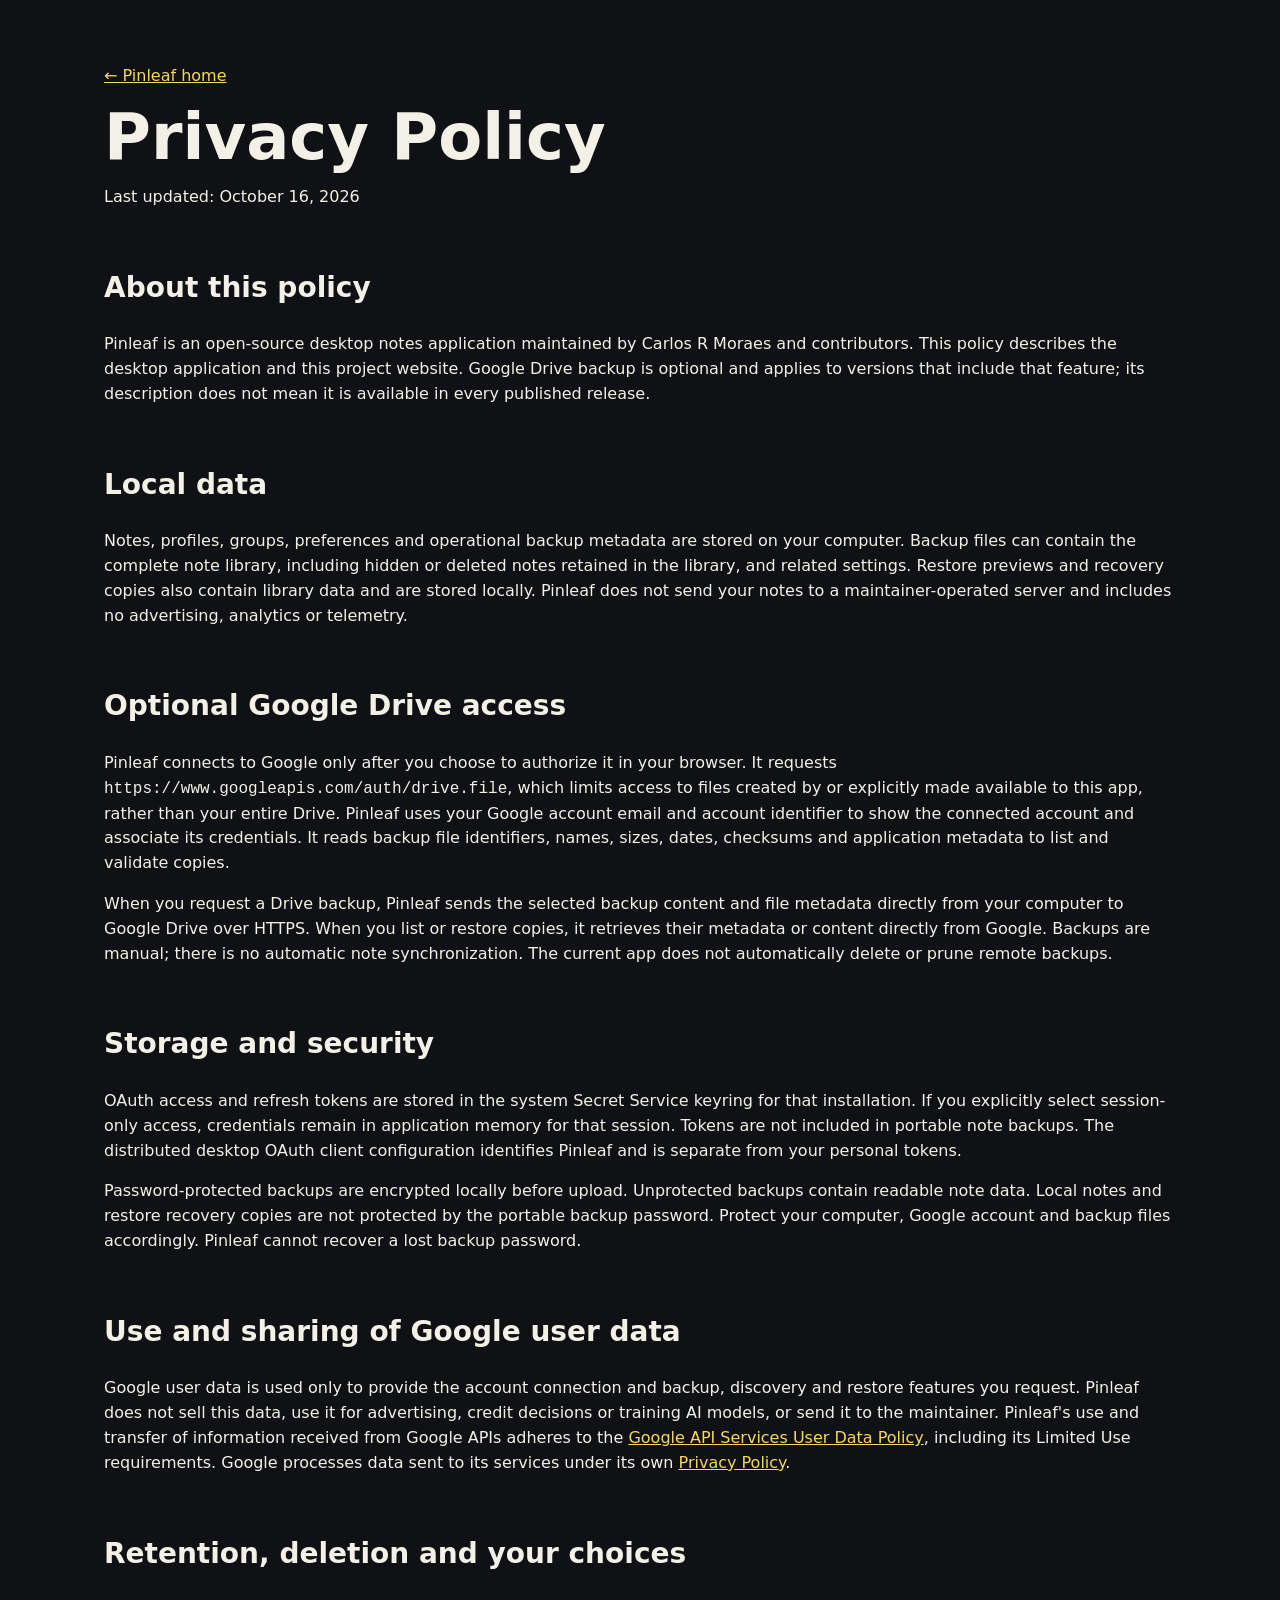
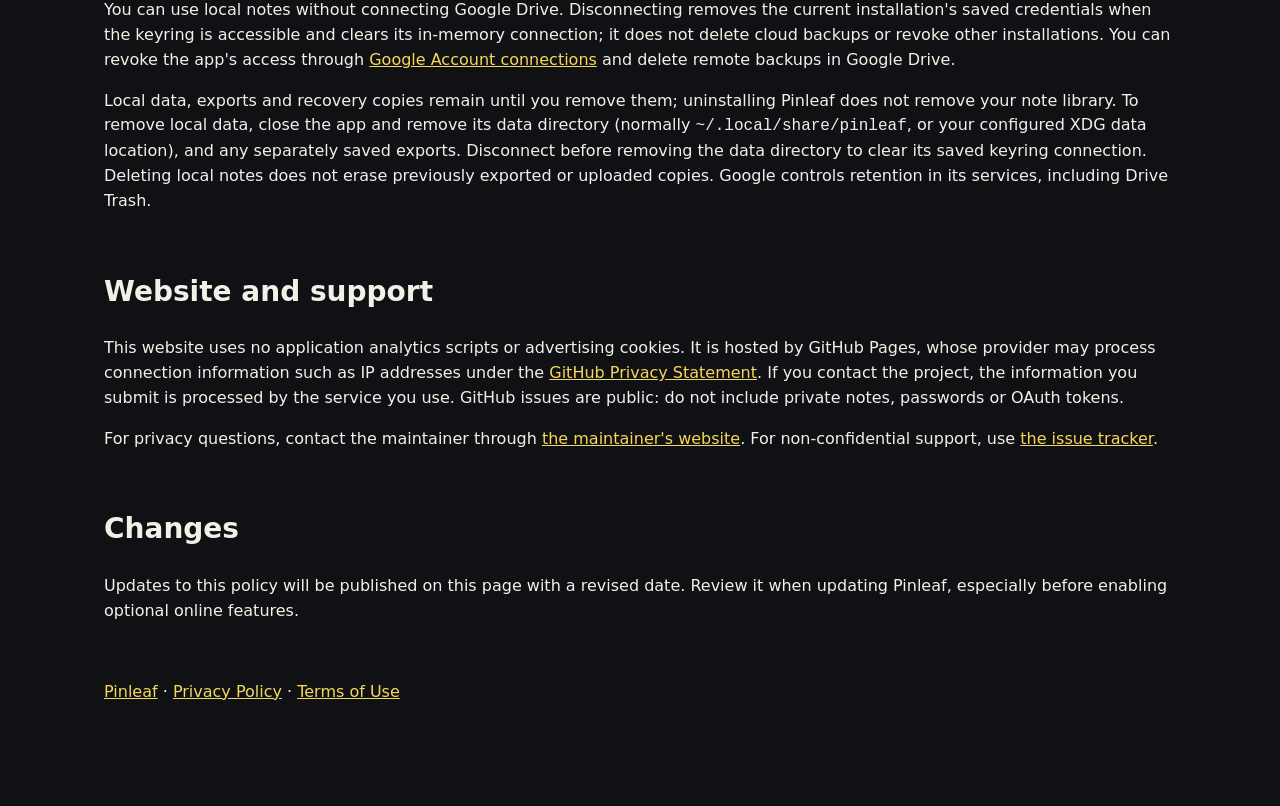
==== docs/site/privacy.html @ 5f8536eb "Add privacy policy and terms for Drive integration" ====
<!doctype html>
<html lang="en">
  <head>
    <meta charset="utf-8">
    <meta name="viewport" content="width=device-width, initial-scale=1">
    <title>Privacy Policy — Pinleaf</title>
    <meta name="description" content="Pinleaf privacy policy for local notes and optional Google Drive backups.">
    <link rel="stylesheet" href="styles.css">
  </head>
  <body>
    <main>
      <section><p><a href="index.html">← Pinleaf home</a></p><h1>Privacy Policy</h1><p>Last updated: October 16, 2026</p></section>

<section><h2>About this policy</h2><p>Pinleaf is an open-source desktop notes application maintained by Carlos R Moraes and contributors. This policy describes the desktop application and this project website. Google Drive backup is optional and applies to versions that include that feature; its description does not mean it is available in every published release.</p></section>
<section><h2>Local data</h2><p>Notes, profiles, groups, preferences and operational backup metadata are stored on your computer. Backup files can contain the complete note library, including hidden or deleted notes retained in the library, and related settings. Restore previews and recovery copies also contain library data and are stored locally. Pinleaf does not send your notes to a maintainer-operated server and includes no advertising, analytics or telemetry.</p></section>
<section><h2>Optional Google Drive access</h2><p>Pinleaf connects to Google only after you choose to authorize it in your browser. It requests <code>https://www.googleapis.com/auth/drive.file</code>, which limits access to files created by or explicitly made available to this app, rather than your entire Drive. Pinleaf uses your Google account email and account identifier to show the connected account and associate its credentials. It reads backup file identifiers, names, sizes, dates, checksums and application metadata to list and validate copies.</p><p>When you request a Drive backup, Pinleaf sends the selected backup content and file metadata directly from your computer to Google Drive over HTTPS. When you list or restore copies, it retrieves their metadata or content directly from Google. Backups are manual; there is no automatic note synchronization. The current app does not automatically delete or prune remote backups.</p></section>
<section><h2>Storage and security</h2><p>OAuth access and refresh tokens are stored in the system Secret Service keyring for that installation. If you explicitly select session-only access, credentials remain in application memory for that session. Tokens are not included in portable note backups. The distributed desktop OAuth client configuration identifies Pinleaf and is separate from your personal tokens.</p><p>Password-protected backups are encrypted locally before upload. Unprotected backups contain readable note data. Local notes and restore recovery copies are not protected by the portable backup password. Protect your computer, Google account and backup files accordingly. Pinleaf cannot recover a lost backup password.</p></section>
<section><h2>Use and sharing of Google user data</h2><p>Google user data is used only to provide the account connection and backup, discovery and restore features you request. Pinleaf does not sell this data, use it for advertising, credit decisions or training AI models, or send it to the maintainer. Pinleaf's use and transfer of information received from Google APIs adheres to the <a href="https://developers.google.com/terms/api-services-user-data-policy">Google API Services User Data Policy</a>, including its Limited Use requirements. Google processes data sent to its services under its own <a href="https://policies.google.com/privacy">Privacy Policy</a>.</p></section>
<section><h2>Retention, deletion and your choices</h2><p>You can use local notes without connecting Google Drive. Disconnecting removes the current installation's saved credentials when the keyring is accessible and clears its in-memory connection; it does not delete cloud backups or revoke other installations. You can revoke the app's access through <a href="https://myaccount.google.com/connections">Google Account connections</a> and delete remote backups in Google Drive.</p><p>Local data, exports and recovery copies remain until you remove them; uninstalling Pinleaf does not remove your note library. To remove local data, close the app and remove its data directory (normally <code>~/.local/share/pinleaf</code>, or your configured XDG data location), and any separately saved exports. Disconnect before removing the data directory to clear its saved keyring connection. Deleting local notes does not erase previously exported or uploaded copies. Google controls retention in its services, including Drive Trash.</p></section>
<section><h2>Website and support</h2><p>This website uses no application analytics scripts or advertising cookies. It is hosted by GitHub Pages, whose provider may process connection information such as IP addresses under the <a href="https://docs.github.com/en/site-policy/privacy-policies/github-general-privacy-statement">GitHub Privacy Statement</a>. If you contact the project, the information you submit is processed by the service you use. GitHub issues are public: do not include private notes, passwords or OAuth tokens.</p><p>For privacy questions, contact the maintainer through <a href="https://about.robmoraes.dev.br">the maintainer's website</a>. For non-confidential support, use <a href="https://github.com/robmoraes/pinleaf/issues">the issue tracker</a>.</p></section>
<section><h2>Changes</h2><p>Updates to this policy will be published on this page with a revised date. Review it when updating Pinleaf, especially before enabling optional online features.</p></section>

      <section aria-label="Project links"><p><a href="index.html">Pinleaf</a> · <a href="privacy.html">Privacy Policy</a> · <a href="terms.html">Terms of Use</a></p></section>
    </main>
  </body>
</html>
---- docs/site/styles.css ----
:root {
  color-scheme: dark;
  --bg: #101114;
  --panel: #1d1f25;
  --text: #f3f0e8;
  --muted: #b8b2a6;
  --accent: #f5d85b;
  --line: #343842;
}

* {
  box-sizing: border-box;
}

body {
  margin: 0;
  background: var(--bg);
  color: var(--text);
  font-family: Ubuntu, system-ui, sans-serif;
  line-height: 1.55;
}

a {
  color: var(--accent);
}

.hero {
  display: grid;
  grid-template-columns: minmax(280px, 0.95fr) minmax(320px, 1.4fr);
  gap: 32px;
  align-items: center;
  min-height: 92vh;
  padding: 48px;
  border-bottom: 1px solid var(--line);
}

.hero img,
.gallery img {
  display: block;
  width: 100%;
  border-radius: 8px;
  border: 1px solid var(--line);
}

.eyebrow {
  color: var(--accent);
  font-weight: 700;
  text-transform: uppercase;
  letter-spacing: 0;
}

h1 {
  margin: 0;
  font-size: 64px;
  line-height: 1;
}

h2 {
  margin-top: 0;
  font-size: 28px;
}

.lead {
  max-width: 620px;
  color: var(--muted);
  font-size: 20px;
}

.actions {
  display: flex;
  flex-wrap: wrap;
  gap: 12px;
  margin-top: 24px;
}

.actions a {
  padding: 10px 14px;
  border: 1px solid var(--line);
  border-radius: 6px;
  background: var(--panel);
  text-decoration: none;
}

main {
  max-width: 1120px;
  margin: 0 auto;
  padding: 48px 24px;
}

section {
  margin-bottom: 56px;
}

.features {
  display: grid;
  grid-template-columns: repeat(auto-fit, minmax(min(100%, 240px), 1fr));
  gap: 12px;
  padding-left: 20px;
}

.gallery {
  display: grid;
  grid-template-columns: repeat(auto-fit, minmax(240px, 1fr));
  gap: 18px;
}

.release-highlights {
  padding: 24px;
  border: 1px solid var(--line);
  border-left: 4px solid var(--accent);
  border-radius: 8px;
}

.release-gallery {
  grid-template-columns: repeat(auto-fit, minmax(min(100%, 280px), 1fr));
}

.release-gallery img {
  height: auto;
}

figure {
  margin: 0;
  padding: 12px;
  background: var(--panel);
  border: 1px solid var(--line);
  border-radius: 8px;
}

figcaption {
  margin-top: 10px;
  color: var(--muted);
}

pre {
  overflow-x: auto;
  padding: 16px;
  background: #090a0d;
  border: 1px solid var(--line);
  border-radius: 8px;
}

code {
  font-family: "Ubuntu Mono", monospace;
}

@media (max-width: 840px) {
  .hero {
    grid-template-columns: 1fr;
    min-height: auto;
    padding: 32px 20px;
  }

  h1 {
    font-size: 48px;
  }
}
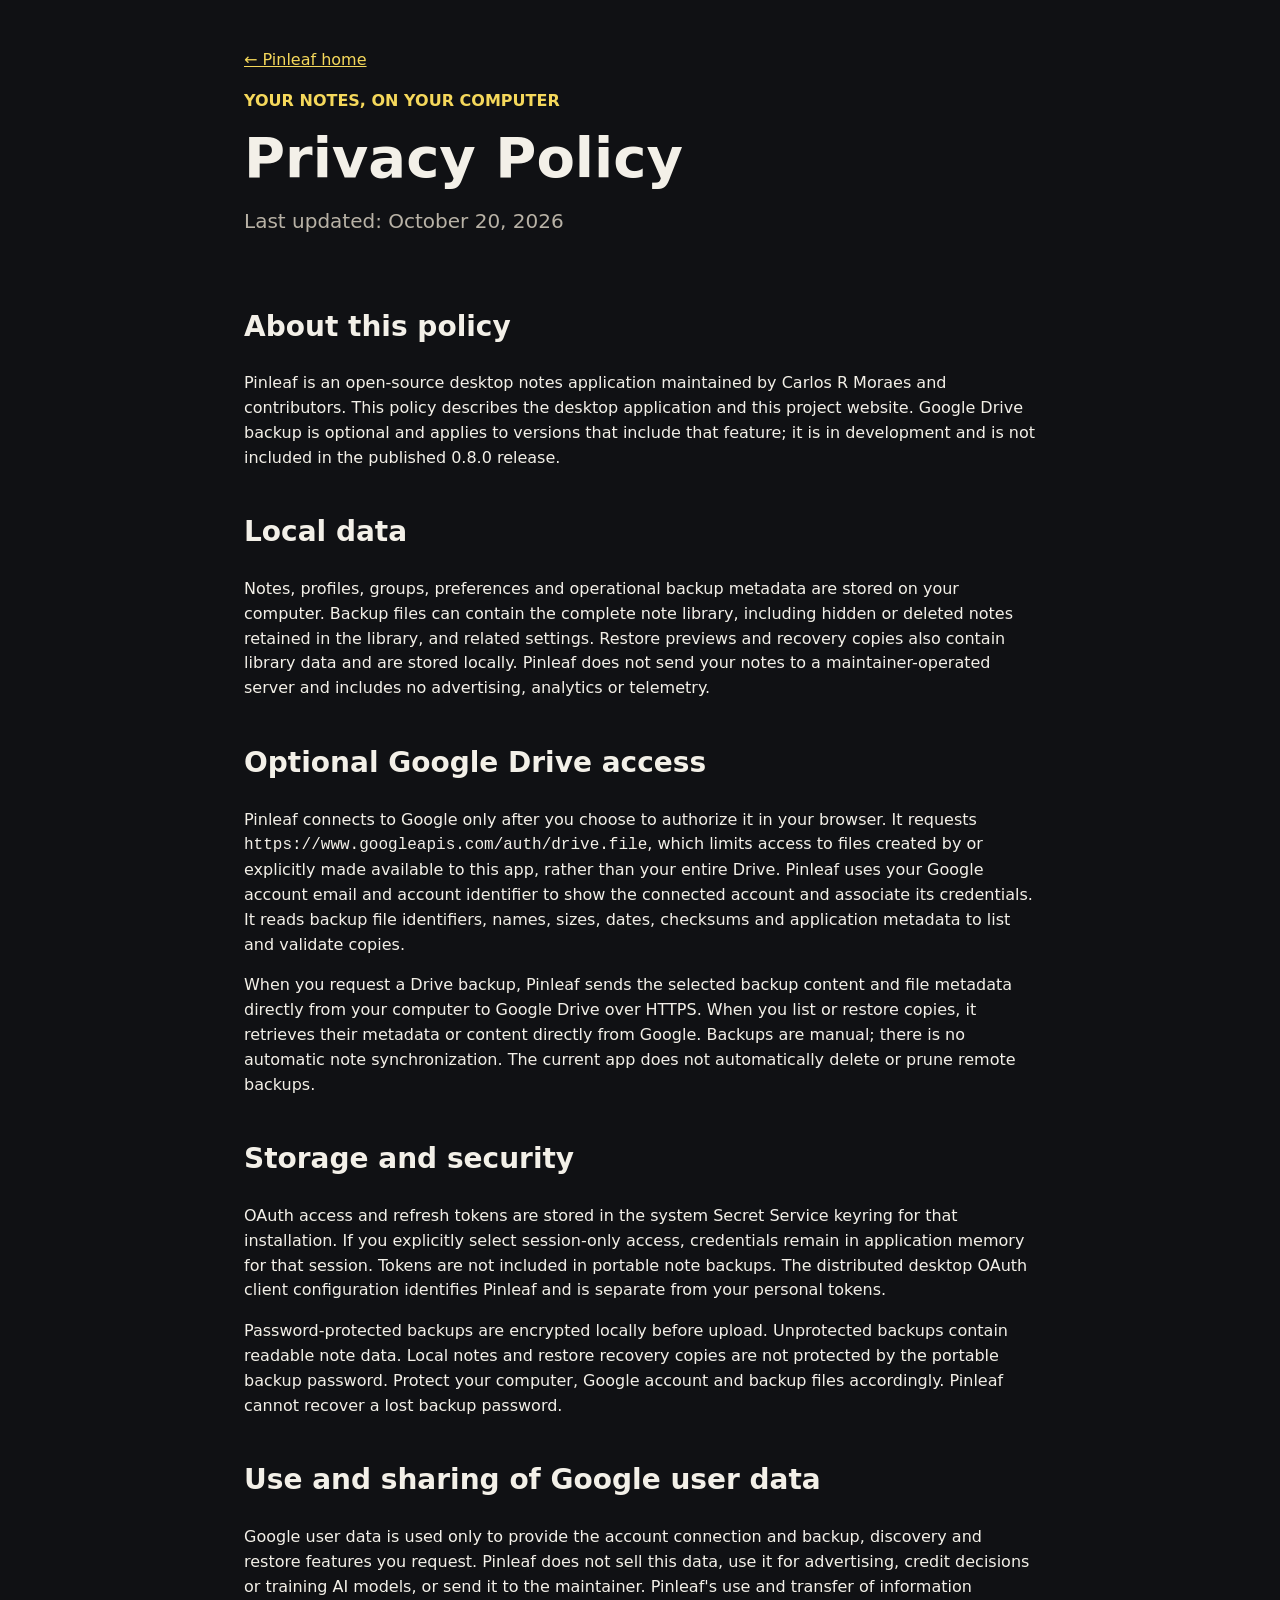
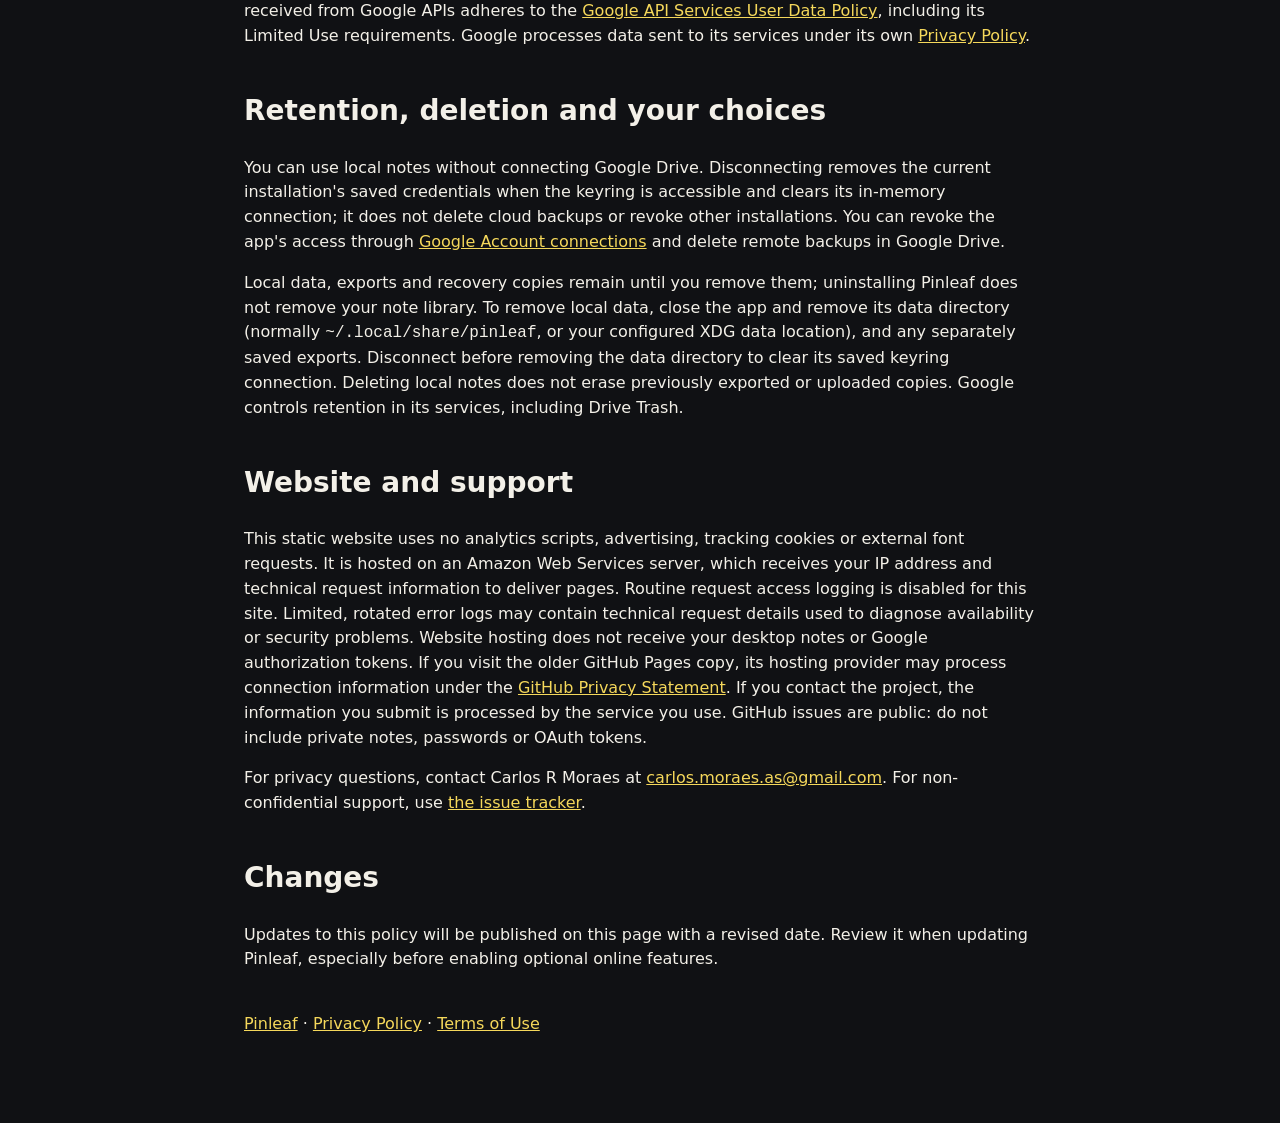
==== commit 8b4c29d1: "Update public website and exclude local deployment" ====
--- a/docs/site/privacy.html
+++ b/docs/site/privacy.html
@@ -5,19 +5,25 @@
     <meta name="viewport" content="width=device-width, initial-scale=1">
     <title>Privacy Policy — Pinleaf</title>
     <meta name="description" content="Pinleaf privacy policy for local notes and optional Google Drive backups.">
+    <link rel="canonical" href="https://pinleaf.dslab.dev.br/privacy.html">
     <link rel="stylesheet" href="styles.css">
   </head>
   <body>
-    <main>
-      <section><p><a href="index.html">← Pinleaf home</a></p><h1>Privacy Policy</h1><p>Last updated: October 16, 2026</p></section>
+    <header class="policy-header">
+      <a href="./">← Pinleaf home</a>
+      <p class="eyebrow">Your notes, on your computer</p>
+      <h1>Privacy Policy</h1>
+      <p class="lead">Last updated: October 20, 2026</p>
+    </header>
+    <main class="policy">
 
-<section><h2>About this policy</h2><p>Pinleaf is an open-source desktop notes application maintained by Carlos R Moraes and contributors. This policy describes the desktop application and this project website. Google Drive backup is optional and applies to versions that include that feature; its description does not mean it is available in every published release.</p></section>
+<section><h2>About this policy</h2><p>Pinleaf is an open-source desktop notes application maintained by Carlos R Moraes and contributors. This policy describes the desktop application and this project website. Google Drive backup is optional and applies to versions that include that feature; it is in development and is not included in the published 0.8.0 release.</p></section>
 <section><h2>Local data</h2><p>Notes, profiles, groups, preferences and operational backup metadata are stored on your computer. Backup files can contain the complete note library, including hidden or deleted notes retained in the library, and related settings. Restore previews and recovery copies also contain library data and are stored locally. Pinleaf does not send your notes to a maintainer-operated server and includes no advertising, analytics or telemetry.</p></section>
-<section><h2>Optional Google Drive access</h2><p>Pinleaf connects to Google only after you choose to authorize it in your browser. It requests <code>https://www.googleapis.com/auth/drive.file</code>, which limits access to files created by or explicitly made available to this app, rather than your entire Drive. Pinleaf uses your Google account email and account identifier to show the connected account and associate its credentials. It reads backup file identifiers, names, sizes, dates, checksums and application metadata to list and validate copies.</p><p>When you request a Drive backup, Pinleaf sends the selected backup content and file metadata directly from your computer to Google Drive over HTTPS. When you list or restore copies, it retrieves their metadata or content directly from Google. Backups are manual; there is no automatic note synchronization. The current app does not automatically delete or prune remote backups.</p></section>
+<section id="google-drive"><h2>Optional Google Drive access</h2><p>Pinleaf connects to Google only after you choose to authorize it in your browser. It requests <code>https://www.googleapis.com/auth/drive.file</code>, which limits access to files created by or explicitly made available to this app, rather than your entire Drive. Pinleaf uses your Google account email and account identifier to show the connected account and associate its credentials. It reads backup file identifiers, names, sizes, dates, checksums and application metadata to list and validate copies.</p><p>When you request a Drive backup, Pinleaf sends the selected backup content and file metadata directly from your computer to Google Drive over HTTPS. When you list or restore copies, it retrieves their metadata or content directly from Google. Backups are manual; there is no automatic note synchronization. The current app does not automatically delete or prune remote backups.</p></section>
 <section><h2>Storage and security</h2><p>OAuth access and refresh tokens are stored in the system Secret Service keyring for that installation. If you explicitly select session-only access, credentials remain in application memory for that session. Tokens are not included in portable note backups. The distributed desktop OAuth client configuration identifies Pinleaf and is separate from your personal tokens.</p><p>Password-protected backups are encrypted locally before upload. Unprotected backups contain readable note data. Local notes and restore recovery copies are not protected by the portable backup password. Protect your computer, Google account and backup files accordingly. Pinleaf cannot recover a lost backup password.</p></section>
 <section><h2>Use and sharing of Google user data</h2><p>Google user data is used only to provide the account connection and backup, discovery and restore features you request. Pinleaf does not sell this data, use it for advertising, credit decisions or training AI models, or send it to the maintainer. Pinleaf's use and transfer of information received from Google APIs adheres to the <a href="https://developers.google.com/terms/api-services-user-data-policy">Google API Services User Data Policy</a>, including its Limited Use requirements. Google processes data sent to its services under its own <a href="https://policies.google.com/privacy">Privacy Policy</a>.</p></section>
 <section><h2>Retention, deletion and your choices</h2><p>You can use local notes without connecting Google Drive. Disconnecting removes the current installation's saved credentials when the keyring is accessible and clears its in-memory connection; it does not delete cloud backups or revoke other installations. You can revoke the app's access through <a href="https://myaccount.google.com/connections">Google Account connections</a> and delete remote backups in Google Drive.</p><p>Local data, exports and recovery copies remain until you remove them; uninstalling Pinleaf does not remove your note library. To remove local data, close the app and remove its data directory (normally <code>~/.local/share/pinleaf</code>, or your configured XDG data location), and any separately saved exports. Disconnect before removing the data directory to clear its saved keyring connection. Deleting local notes does not erase previously exported or uploaded copies. Google controls retention in its services, including Drive Trash.</p></section>
-<section><h2>Website and support</h2><p>This website uses no application analytics scripts or advertising cookies. It is hosted by GitHub Pages, whose provider may process connection information such as IP addresses under the <a href="https://docs.github.com/en/site-policy/privacy-policies/github-general-privacy-statement">GitHub Privacy Statement</a>. If you contact the project, the information you submit is processed by the service you use. GitHub issues are public: do not include private notes, passwords or OAuth tokens.</p><p>For privacy questions, contact the maintainer through <a href="https://about.robmoraes.dev.br">the maintainer's website</a>. For non-confidential support, use <a href="https://github.com/robmoraes/pinleaf/issues">the issue tracker</a>.</p></section>
+<section><h2>Website and support</h2><p>This static website uses no analytics scripts, advertising, tracking cookies or external font requests. It is hosted on an Amazon Web Services server, which receives your IP address and technical request information to deliver pages. Routine request access logging is disabled for this site. Limited, rotated error logs may contain technical request details used to diagnose availability or security problems. Website hosting does not receive your desktop notes or Google authorization tokens. If you visit the older GitHub Pages copy, its hosting provider may process connection information under the <a href="https://docs.github.com/en/site-policy/privacy-policies/github-general-privacy-statement">GitHub Privacy Statement</a>. If you contact the project, the information you submit is processed by the service you use. GitHub issues are public: do not include private notes, passwords or OAuth tokens.</p><p>For privacy questions, contact Carlos R Moraes at <a href="mailto:carlos.moraes.as@gmail.com">carlos.moraes.as@gmail.com</a>. For non-confidential support, use <a href="https://github.com/robmoraes/pinleaf/issues">the issue tracker</a>.</p></section>
 <section><h2>Changes</h2><p>Updates to this policy will be published on this page with a revised date. Review it when updating Pinleaf, especially before enabling optional online features.</p></section>
 
       <section aria-label="Project links"><p><a href="index.html">Pinleaf</a> · <a href="privacy.html">Privacy Policy</a> · <a href="terms.html">Terms of Use</a></p></section>
--- a/docs/site/styles.css
+++ b/docs/site/styles.css
@@ -144,6 +144,37 @@
   font-family: "Ubuntu Mono", monospace;
 }
 
+.site-footer {
+  padding: 24px;
+  border-top: 1px solid var(--line);
+}
+
+.site-footer nav {
+  display: flex;
+  flex-wrap: wrap;
+  justify-content: center;
+  gap: 12px 24px;
+}
+
+.policy-header {
+  max-width: 840px;
+  margin: 0 auto;
+  padding: 48px 24px 0;
+}
+
+.policy-header h1 {
+  font-size: clamp(36px, 7vw, 56px);
+}
+
+.policy {
+  max-width: 840px;
+  overflow-wrap: anywhere;
+}
+
+.policy section {
+  margin-bottom: 40px;
+}
+
 @media (max-width: 840px) {
   .hero {
     grid-template-columns: 1fr;
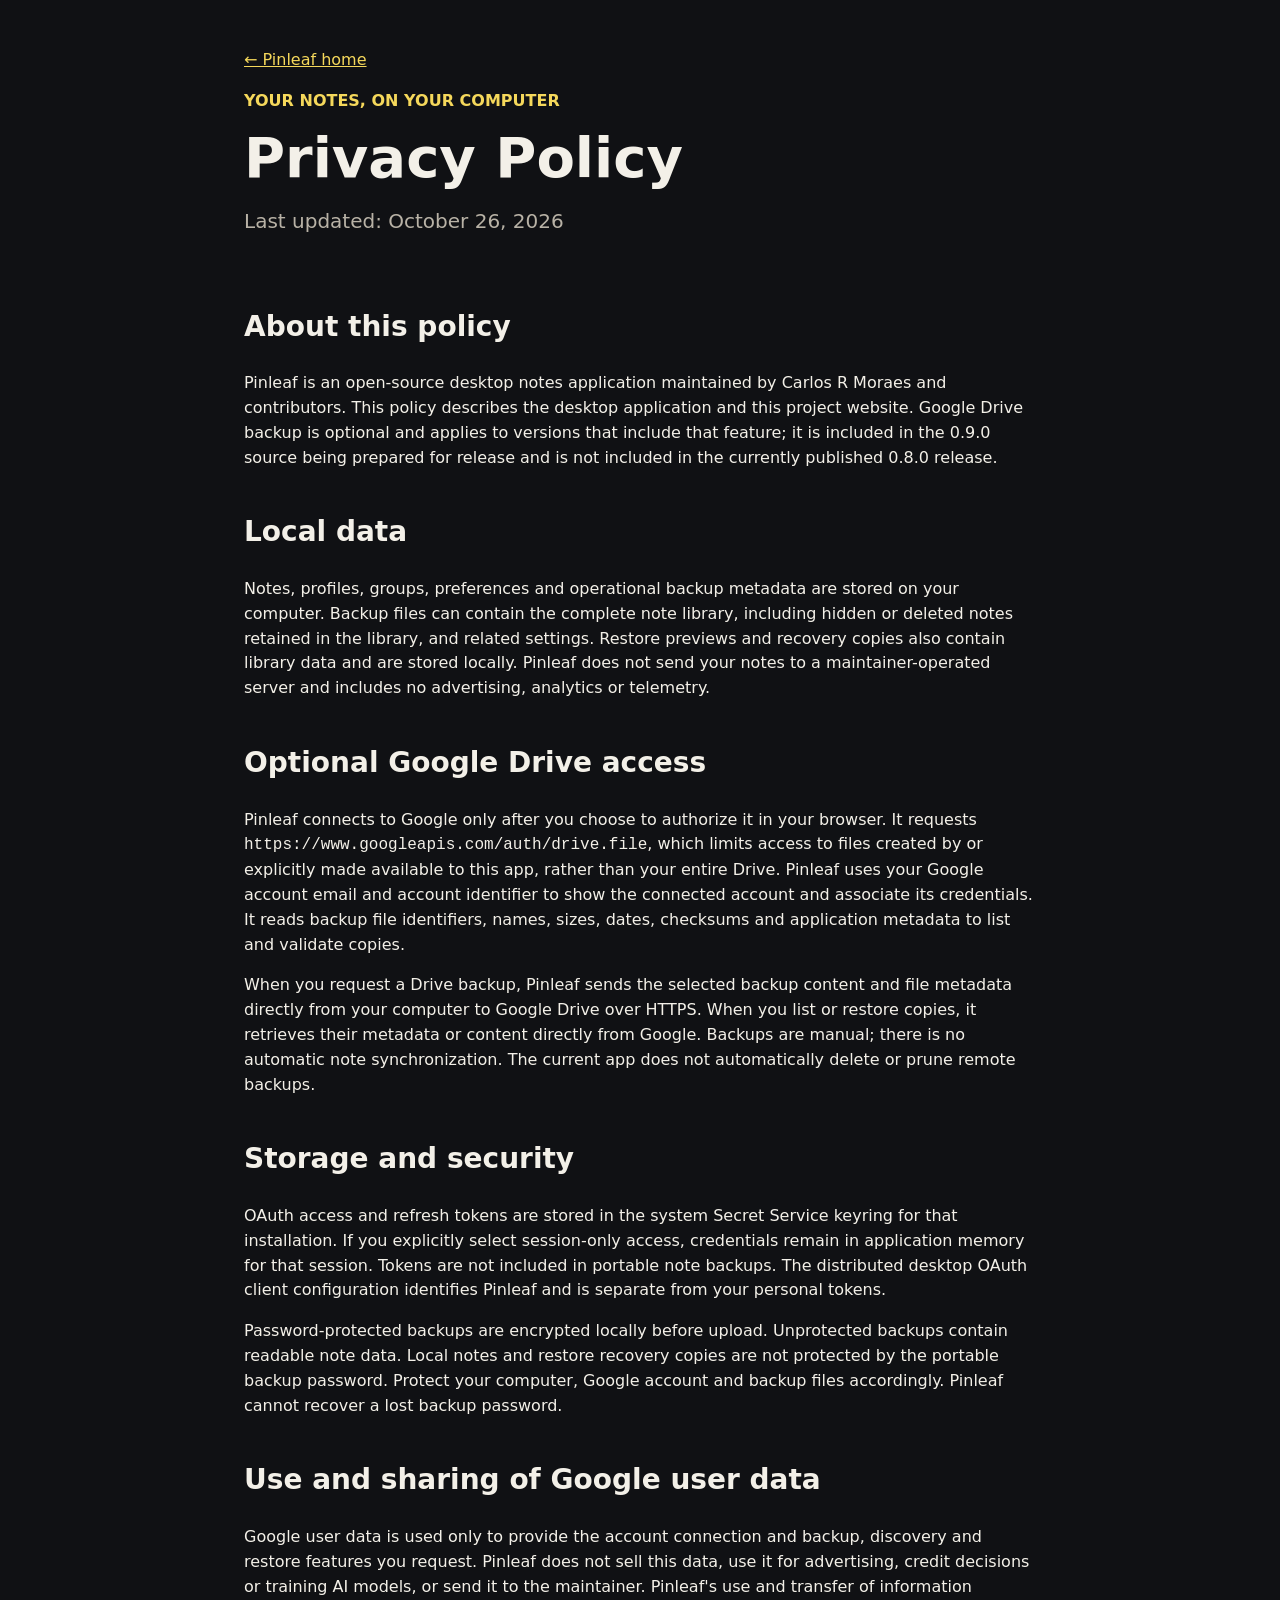
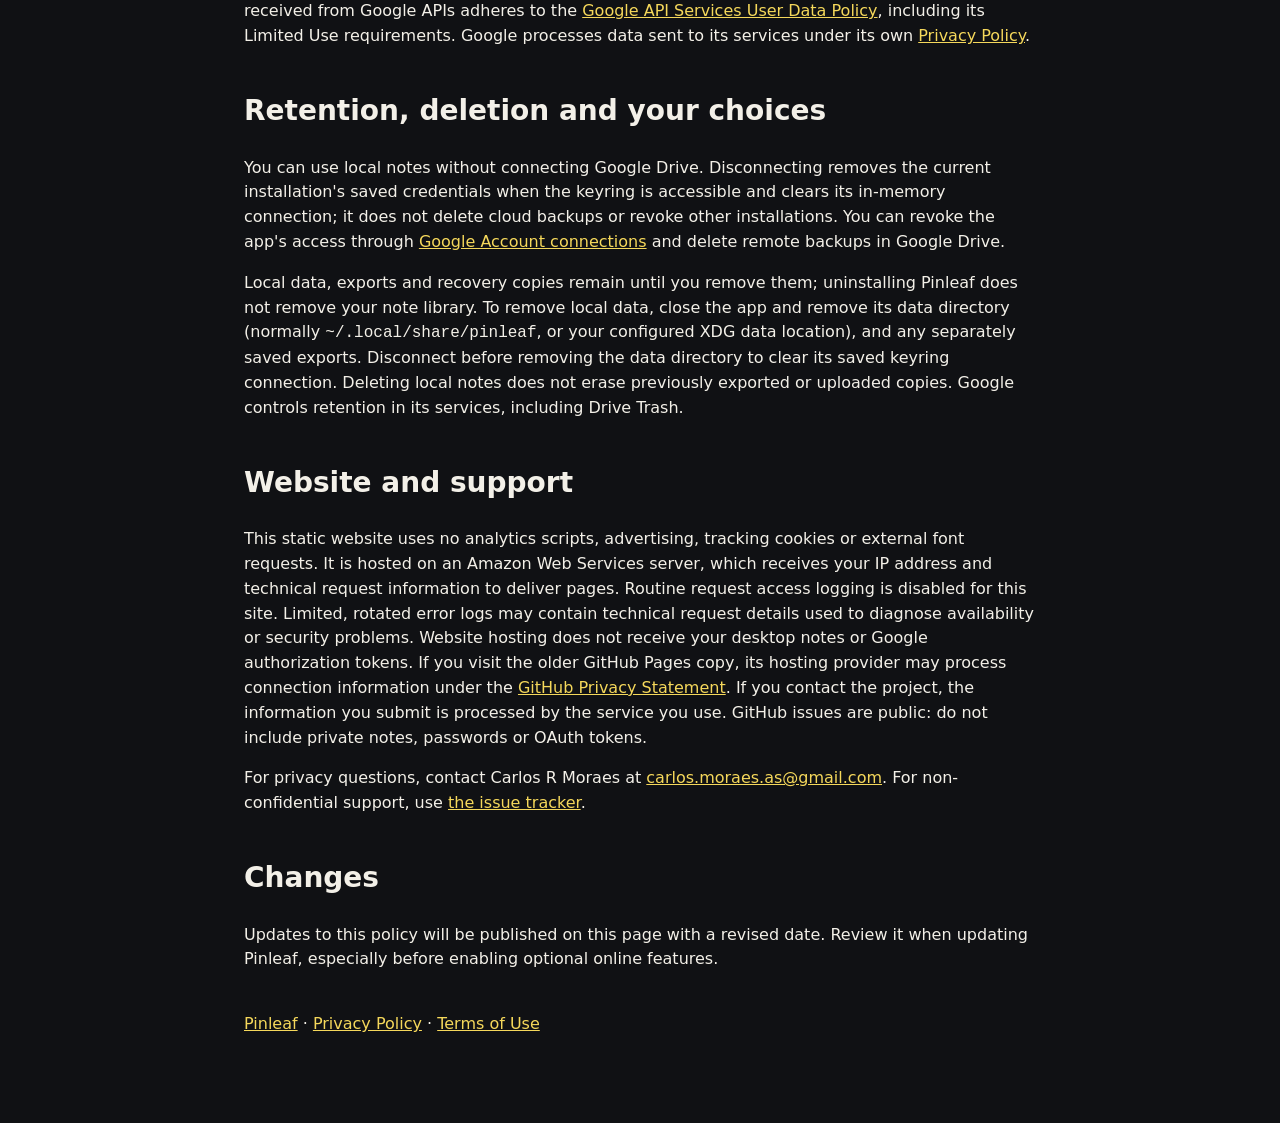
==== commit 11fce727: "Prepare Pinleaf 0.9.0" ====
--- a/docs/site/privacy.html
+++ b/docs/site/privacy.html
@@ -13,20 +13,140 @@
       <a href="./">← Pinleaf home</a>
       <p class="eyebrow">Your notes, on your computer</p>
       <h1>Privacy Policy</h1>
-      <p class="lead">Last updated: October 20, 2026</p>
+      <p class="lead">Last updated: October 26, 2026</p>
     </header>
     <main class="policy">
 
-<section><h2>About this policy</h2><p>Pinleaf is an open-source desktop notes application maintained by Carlos R Moraes and contributors. This policy describes the desktop application and this project website. Google Drive backup is optional and applies to versions that include that feature; it is in development and is not included in the published 0.8.0 release.</p></section>
-<section><h2>Local data</h2><p>Notes, profiles, groups, preferences and operational backup metadata are stored on your computer. Backup files can contain the complete note library, including hidden or deleted notes retained in the library, and related settings. Restore previews and recovery copies also contain library data and are stored locally. Pinleaf does not send your notes to a maintainer-operated server and includes no advertising, analytics or telemetry.</p></section>
-<section id="google-drive"><h2>Optional Google Drive access</h2><p>Pinleaf connects to Google only after you choose to authorize it in your browser. It requests <code>https://www.googleapis.com/auth/drive.file</code>, which limits access to files created by or explicitly made available to this app, rather than your entire Drive. Pinleaf uses your Google account email and account identifier to show the connected account and associate its credentials. It reads backup file identifiers, names, sizes, dates, checksums and application metadata to list and validate copies.</p><p>When you request a Drive backup, Pinleaf sends the selected backup content and file metadata directly from your computer to Google Drive over HTTPS. When you list or restore copies, it retrieves their metadata or content directly from Google. Backups are manual; there is no automatic note synchronization. The current app does not automatically delete or prune remote backups.</p></section>
-<section><h2>Storage and security</h2><p>OAuth access and refresh tokens are stored in the system Secret Service keyring for that installation. If you explicitly select session-only access, credentials remain in application memory for that session. Tokens are not included in portable note backups. The distributed desktop OAuth client configuration identifies Pinleaf and is separate from your personal tokens.</p><p>Password-protected backups are encrypted locally before upload. Unprotected backups contain readable note data. Local notes and restore recovery copies are not protected by the portable backup password. Protect your computer, Google account and backup files accordingly. Pinleaf cannot recover a lost backup password.</p></section>
-<section><h2>Use and sharing of Google user data</h2><p>Google user data is used only to provide the account connection and backup, discovery and restore features you request. Pinleaf does not sell this data, use it for advertising, credit decisions or training AI models, or send it to the maintainer. Pinleaf's use and transfer of information received from Google APIs adheres to the <a href="https://developers.google.com/terms/api-services-user-data-policy">Google API Services User Data Policy</a>, including its Limited Use requirements. Google processes data sent to its services under its own <a href="https://policies.google.com/privacy">Privacy Policy</a>.</p></section>
-<section><h2>Retention, deletion and your choices</h2><p>You can use local notes without connecting Google Drive. Disconnecting removes the current installation's saved credentials when the keyring is accessible and clears its in-memory connection; it does not delete cloud backups or revoke other installations. You can revoke the app's access through <a href="https://myaccount.google.com/connections">Google Account connections</a> and delete remote backups in Google Drive.</p><p>Local data, exports and recovery copies remain until you remove them; uninstalling Pinleaf does not remove your note library. To remove local data, close the app and remove its data directory (normally <code>~/.local/share/pinleaf</code>, or your configured XDG data location), and any separately saved exports. Disconnect before removing the data directory to clear its saved keyring connection. Deleting local notes does not erase previously exported or uploaded copies. Google controls retention in its services, including Drive Trash.</p></section>
-<section><h2>Website and support</h2><p>This static website uses no analytics scripts, advertising, tracking cookies or external font requests. It is hosted on an Amazon Web Services server, which receives your IP address and technical request information to deliver pages. Routine request access logging is disabled for this site. Limited, rotated error logs may contain technical request details used to diagnose availability or security problems. Website hosting does not receive your desktop notes or Google authorization tokens. If you visit the older GitHub Pages copy, its hosting provider may process connection information under the <a href="https://docs.github.com/en/site-policy/privacy-policies/github-general-privacy-statement">GitHub Privacy Statement</a>. If you contact the project, the information you submit is processed by the service you use. GitHub issues are public: do not include private notes, passwords or OAuth tokens.</p><p>For privacy questions, contact Carlos R Moraes at <a href="mailto:carlos.moraes.as@gmail.com">carlos.moraes.as@gmail.com</a>. For non-confidential support, use <a href="https://github.com/robmoraes/pinleaf/issues">the issue tracker</a>.</p></section>
-<section><h2>Changes</h2><p>Updates to this policy will be published on this page with a revised date. Review it when updating Pinleaf, especially before enabling optional online features.</p></section>
+      <section>
+        <h2>About this policy</h2>
+        <p>
+          Pinleaf is an open-source desktop notes application maintained by Carlos R
+          Moraes and contributors. This policy describes the desktop application and this
+          project website. Google Drive backup is optional and applies to versions that
+          include that feature; it is included in the 0.9.0 source being prepared for
+          release and is not included in the currently published 0.8.0 release.
+        </p>
+      </section>
+      <section>
+        <h2>Local data</h2>
+        <p>
+          Notes, profiles, groups, preferences and operational backup metadata are stored
+          on your computer. Backup files can contain the complete note library, including
+          hidden or deleted notes retained in the library, and related settings. Restore
+          previews and recovery copies also contain library data and are stored locally.
+          Pinleaf does not send your notes to a maintainer-operated server and includes no
+          advertising, analytics or telemetry.
+        </p>
+      </section>
+      <section id="google-drive">
+        <h2>Optional Google Drive access</h2>
+        <p>
+          Pinleaf connects to Google only after you choose to authorize it in your
+          browser. It requests <code>https://www.googleapis.com/auth/drive.file</code>,
+          which limits access to files created by or explicitly made available to this
+          app, rather than your entire Drive. Pinleaf uses your Google account email and
+          account identifier to show the connected account and associate its credentials.
+          It reads backup file identifiers, names, sizes, dates, checksums and application
+          metadata to list and validate copies.
+        </p>
+        <p>
+          When you request a Drive backup, Pinleaf sends the selected backup content and
+          file metadata directly from your computer to Google Drive over HTTPS. When you
+          list or restore copies, it retrieves their metadata or content directly from
+          Google. Backups are manual; there is no automatic note synchronization. The
+          current app does not automatically delete or prune remote backups.
+        </p>
+      </section>
+      <section>
+        <h2>Storage and security</h2>
+        <p>
+          OAuth access and refresh tokens are stored in the system Secret Service keyring
+          for that installation. If you explicitly select session-only access, credentials
+          remain in application memory for that session. Tokens are not included in
+          portable note backups. The distributed desktop OAuth client configuration
+          identifies Pinleaf and is separate from your personal tokens.
+        </p>
+        <p>
+          Password-protected backups are encrypted locally before upload. Unprotected
+          backups contain readable note data. Local notes and restore recovery copies are
+          not protected by the portable backup password. Protect your computer, Google
+          account and backup files accordingly. Pinleaf cannot recover a lost backup
+          password.
+        </p>
+      </section>
+      <section>
+        <h2>Use and sharing of Google user data</h2>
+        <p>
+          Google user data is used only to provide the account connection and backup,
+          discovery and restore features you request. Pinleaf does not sell this data, use
+          it for advertising, credit decisions or training AI models, or send it to the
+          maintainer. Pinleaf's use and transfer of information received from Google APIs
+          adheres to the <a
+          href="https://developers.google.com/terms/api-services-user-data-policy">Google
+          API Services User Data Policy</a>, including its Limited Use requirements.
+          Google processes data sent to its services under its own <a
+          href="https://policies.google.com/privacy">Privacy Policy</a>.
+        </p>
+      </section>
+      <section>
+        <h2>Retention, deletion and your choices</h2>
+        <p>
+          You can use local notes without connecting Google Drive. Disconnecting removes
+          the current installation's saved credentials when the keyring is accessible and
+          clears its in-memory connection; it does not delete cloud backups or revoke
+          other installations. You can revoke the app's access through <a
+          href="https://myaccount.google.com/connections">Google Account connections</a>
+          and delete remote backups in Google Drive.
+        </p>
+        <p>
+          Local data, exports and recovery copies remain until you remove them;
+          uninstalling Pinleaf does not remove your note library. To remove local data,
+          close the app and remove its data directory (normally
+          <code>~/.local/share/pinleaf</code>, or your configured XDG data location), and
+          any separately saved exports. Disconnect before removing the data directory to
+          clear its saved keyring connection. Deleting local notes does not erase
+          previously exported or uploaded copies. Google controls retention in its
+          services, including Drive Trash.
+        </p>
+      </section>
+      <section>
+        <h2>Website and support</h2>
+        <p>
+          This static website uses no analytics scripts, advertising, tracking cookies or
+          external font requests. It is hosted on an Amazon Web Services server, which
+          receives your IP address and technical request information to deliver pages.
+          Routine request access logging is disabled for this site. Limited, rotated error
+          logs may contain technical request details used to diagnose availability or
+          security problems. Website hosting does not receive your desktop notes or Google
+          authorization tokens. If you visit the older GitHub Pages copy, its hosting
+          provider may process connection information under the <a
+          href="https://docs.github.com/en/site-policy/privacy-policies/github-general-privacy-statement">GitHub
+          Privacy Statement</a>. If you contact the project, the information you submit is
+          processed by the service you use. GitHub issues are public: do not include
+          private notes, passwords or OAuth tokens.
+        </p>
+        <p>
+          For privacy questions, contact Carlos R Moraes at <a
+          href="mailto:carlos.moraes.as@gmail.com">carlos.moraes.as@gmail.com</a>. For
+          non-confidential support, use <a
+          href="https://github.com/robmoraes/pinleaf/issues">the issue tracker</a>.
+        </p>
+      </section>
+      <section>
+        <h2>Changes</h2>
+        <p>
+          Updates to this policy will be published on this page with a revised date.
+          Review it when updating Pinleaf, especially before enabling optional online
+          features.
+        </p>
+      </section>
 
-      <section aria-label="Project links"><p><a href="index.html">Pinleaf</a> · <a href="privacy.html">Privacy Policy</a> · <a href="terms.html">Terms of Use</a></p></section>
+            <section aria-label="Project links">
+        <p>
+          <a href="index.html">Pinleaf</a> · <a href="privacy.html">Privacy Policy</a> ·
+          <a href="terms.html">Terms of Use</a>
+        </p>
+      </section>
     </main>
   </body>
 </html>
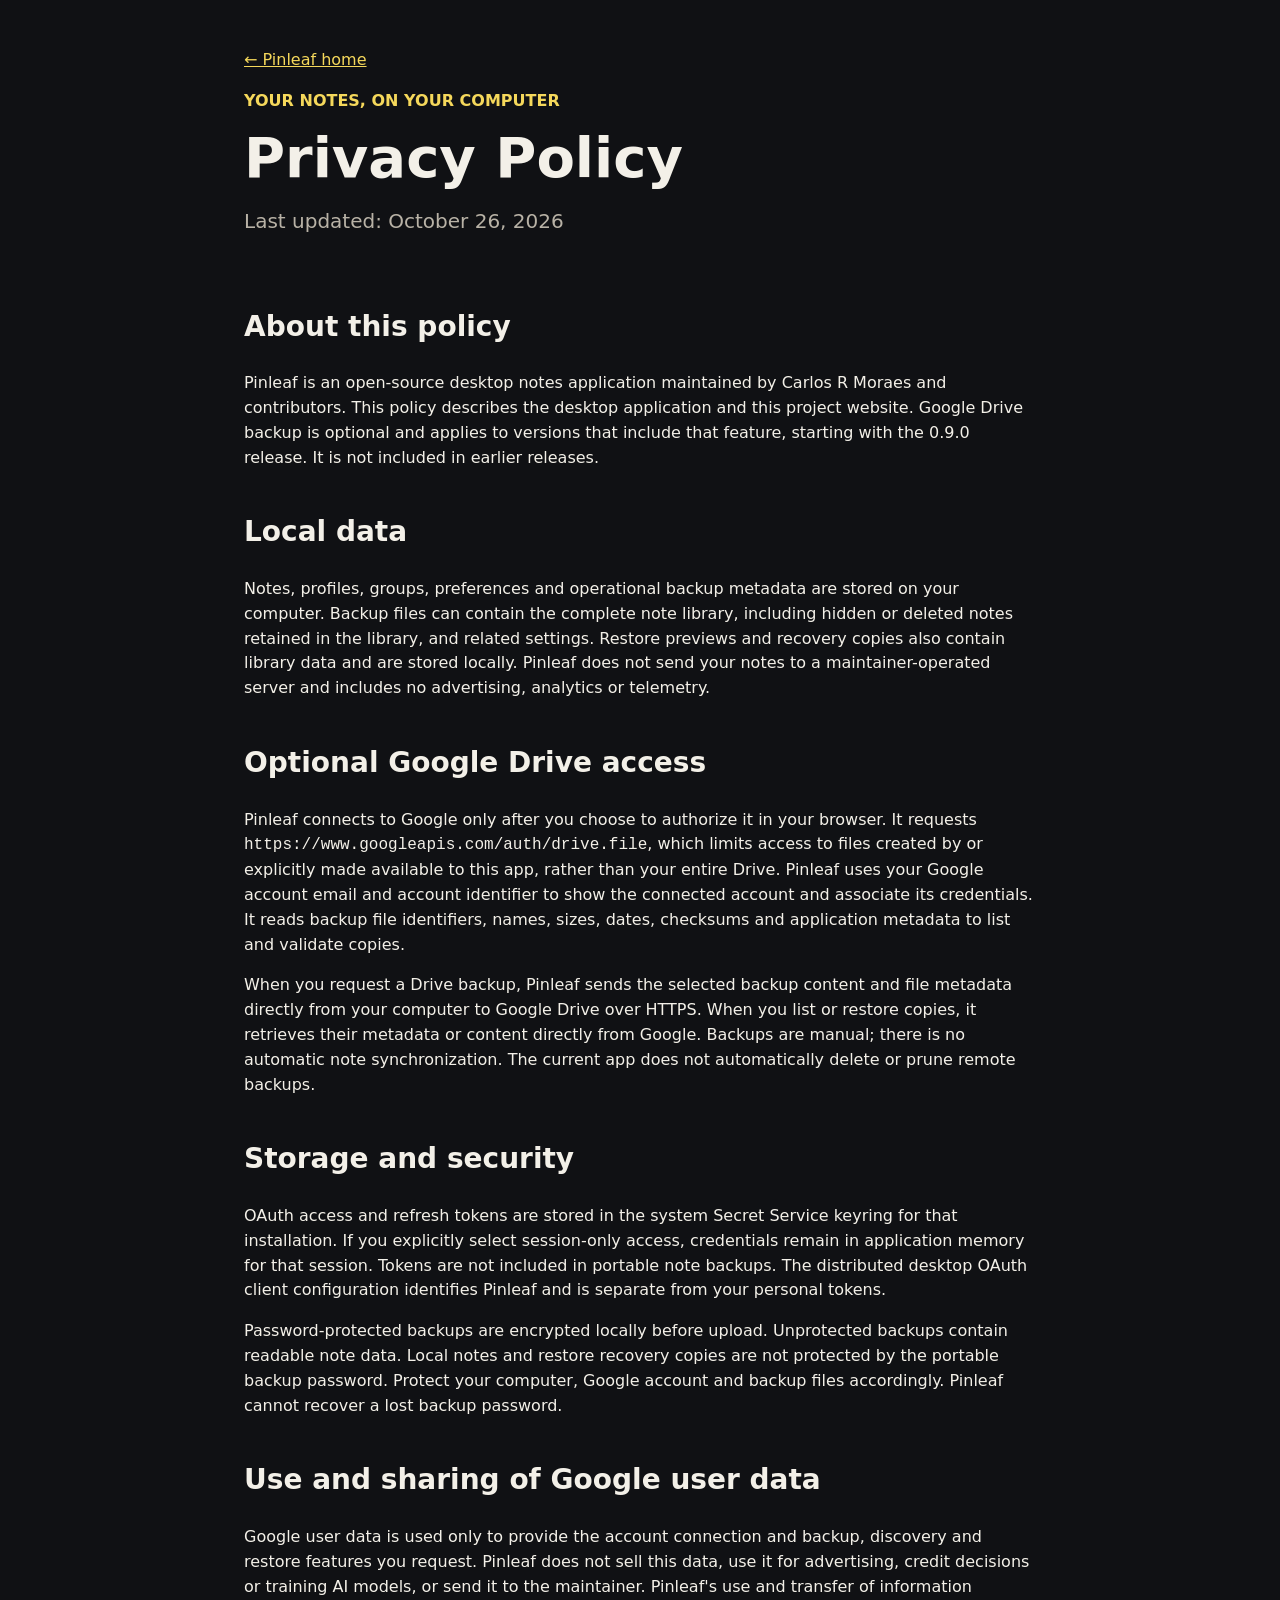
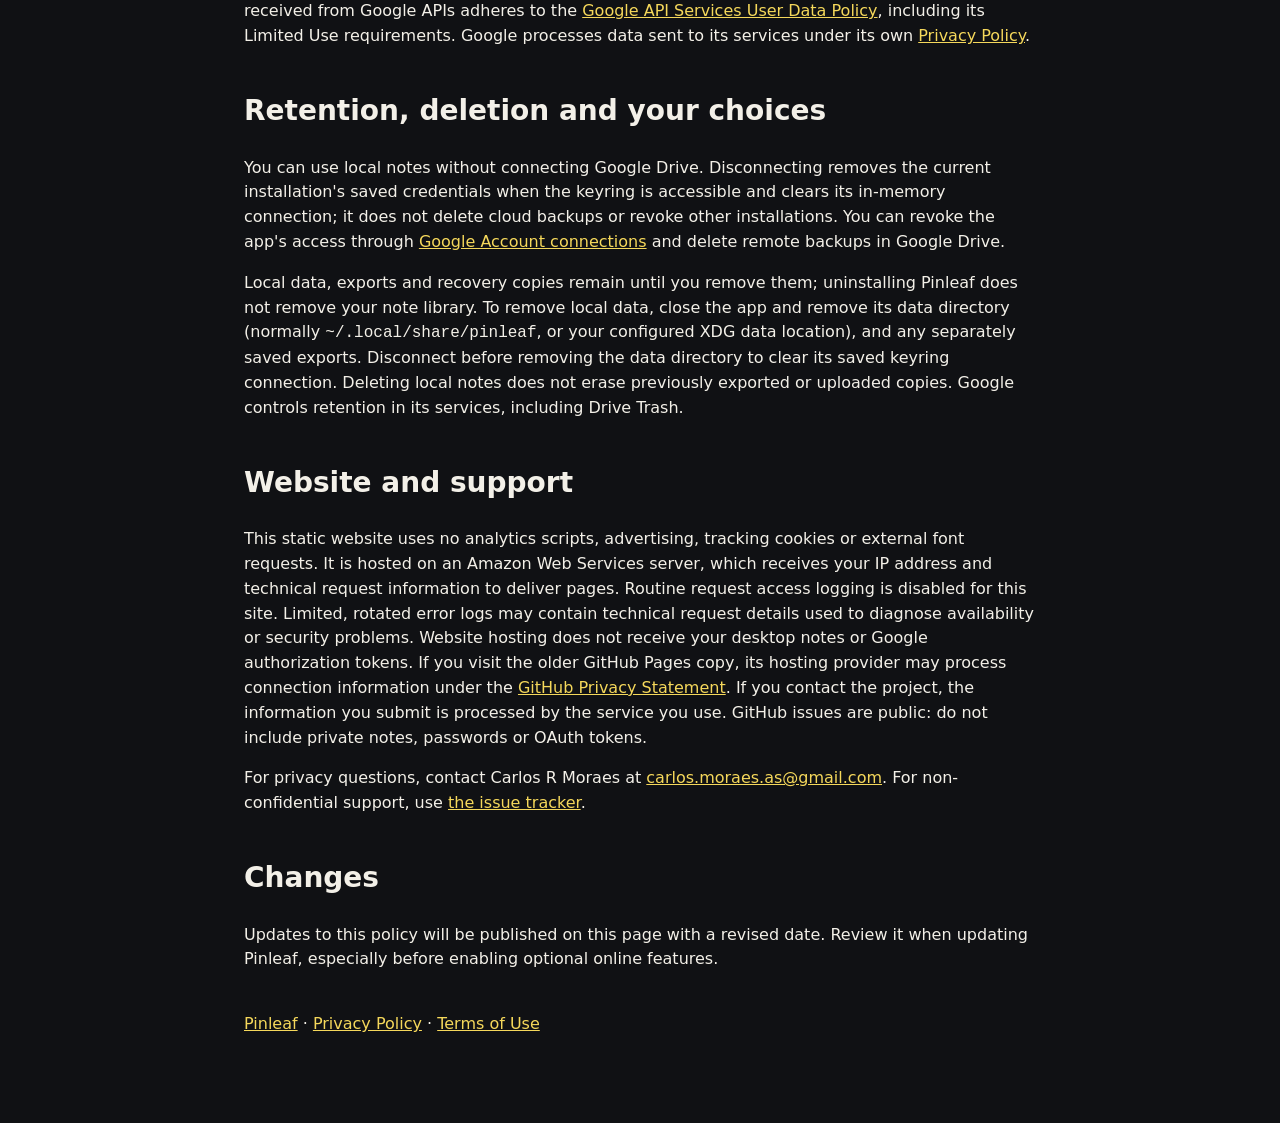
==== commit a0b717c7: "Record Pinleaf 0.9.0 publication status" ====
--- a/docs/site/privacy.html
+++ b/docs/site/privacy.html
@@ -23,8 +23,8 @@
           Pinleaf is an open-source desktop notes application maintained by Carlos R
           Moraes and contributors. This policy describes the desktop application and this
           project website. Google Drive backup is optional and applies to versions that
-          include that feature; it is included in the 0.9.0 source being prepared for
-          release and is not included in the currently published 0.8.0 release.
+          include that feature, starting with the 0.9.0 release. It is not included in
+          earlier releases.
         </p>
       </section>
       <section>
